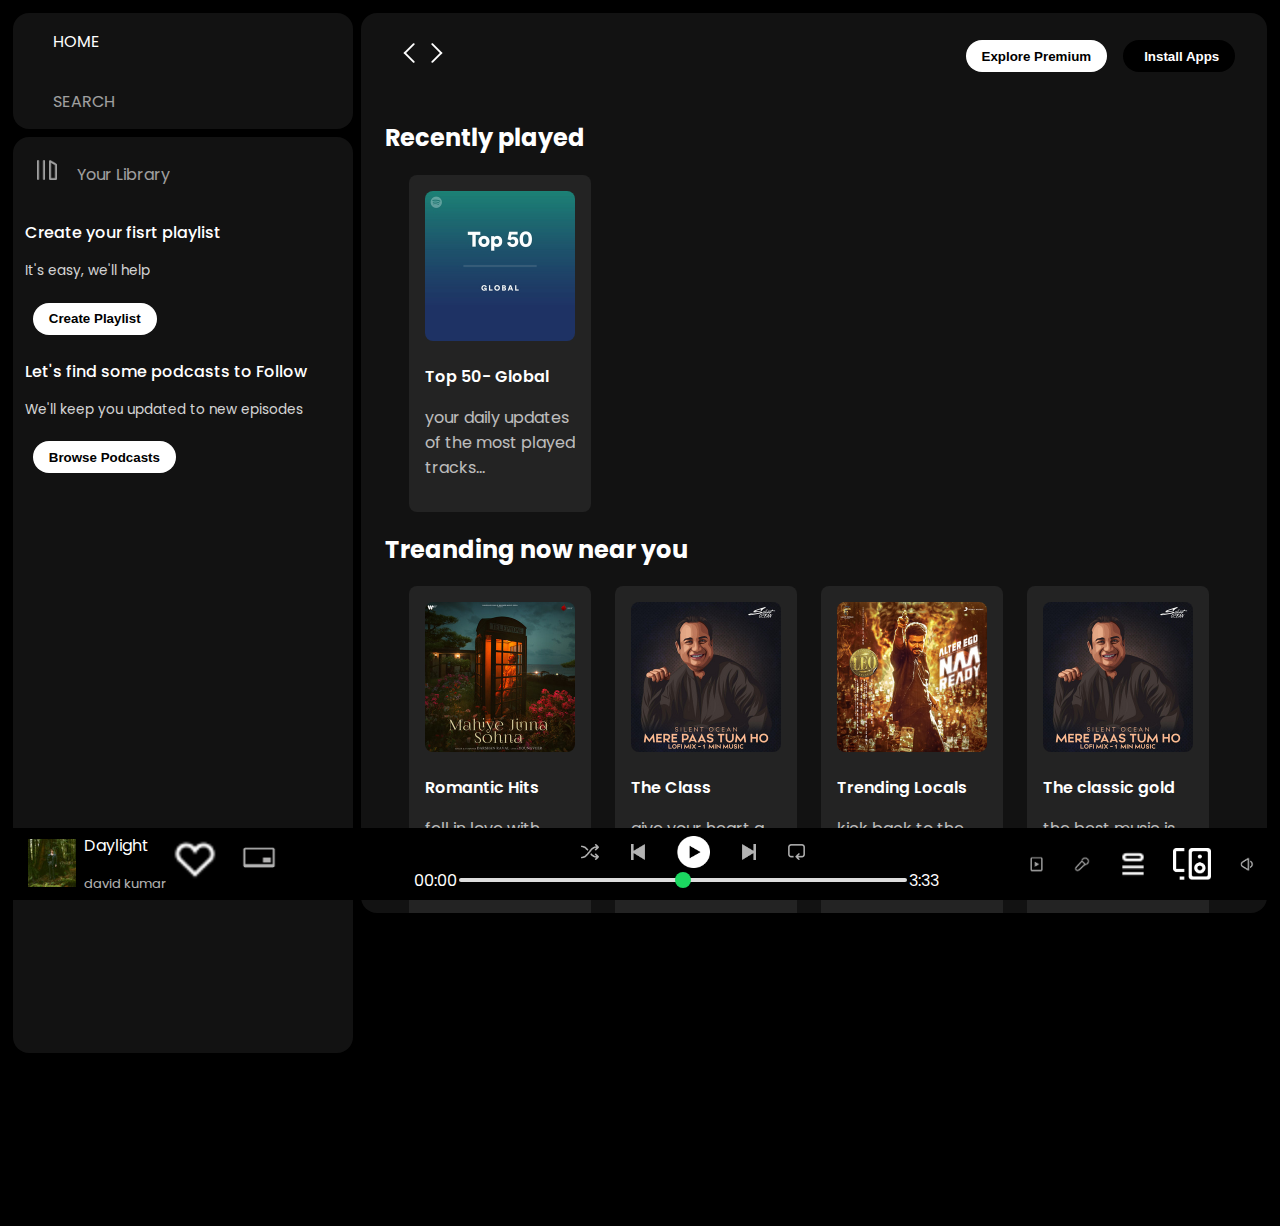
==== spotify_clone.html @ 121a8b8a "my local created files" ====
<!DOCTYPE html>
<html lang="en">

<head>
  <meta charset="UTF-8" />
  <meta name="viewport" content="width=device-width, initial-scale=1.0" />
  <title>Lotify -Web Player: Music for everyone</title>
  <link rel="stylesheet" href="https://cdnjs.cloudflare.com/ajax/libs/font-awesome/6.4.2/css/all.min.css"
    integrity="sha512-z3gLpd7yknf1YoNbCzqRKc4qyor8gaKU1qmn+CShxbuBusANI9QpRohGBreCFkKxLhei6S9CQXFEbbKuqLg0DA=="
    crossorigin="anonymous" referrerpolicy="no-referrer" />
  <link rel="icon" href="logo.png" />
  <link rel="preconnect" href="https://fonts.googleapis.com" />
  <link rel="preconnect" href="https://fonts.gstatic.com" crossorigin />
  <link
    href="https://fonts.googleapis.com/css2?family=Montserrat:ital,wght@0,300;0,400;0,500;1,600;1,700&family=Poppins&display=swap"
    rel="stylesheet" />
  <link rel="stylesheet" href="style7.css" />
</head>

<body>
  <div class="main">
    <div class="sidebar">
      <div class="nav">
        <div class="nav-option" style="opacity: 1">
          <i class="fa-solid fa-house-user"></i>
          <a href="#">HOME</a>
        </div>
        <div class="nav-option">
          <i class="fa-solid fa-magnifying-glass"></i>
          <a href="#">SEARCH</a>
        </div>
      </div>
      <div class="library">
        <div class="options">
          <div class="lib-option nav-option">
            <img src="library_icon.png" alt="library" />
            <a href="#">Your Library</a>
          </div>
          <div class="icons">
            <i class="fa-solid fa-plus"></i>
            <i class="fa-solid fa-arrow-right"></i>
          </div>
        </div>
        <div class="boxes">
          <div class="lib-boxes">
            <p class="box-p1">Create your fisrt playlist</p>
            <p class="box-p2">It's easy, we'll help</p>
            <button class="badge">Create Playlist</button>
          </div>
          <div class="lib-boxes">
            <p class="box-p1">Let's find some podcasts to Follow</p>
            <p class="box-p2">We'll keep you updated to new episodes</p>
            <button class="badge">Browse Podcasts</button>
          </div>
        </div>
      </div>
    </div>
    <div class="main_content">
      <div class="sticky-nav">
        <div class="sticky-nav-icons">
          <img src="backward_icon.png" alt="back" />
          <img src="forward_icon.png " class="hide" alt="front" />
        </div>

        <div class="sticky-nav-options">
          <button class="badge nav-items hide">Explore Premium</button>
          <button class="badge nav-items dark-badge">
            <i class="fa-regular fa-circle-down" style="margin-right: 5px"></i>Install Apps
          </button>
          <i class="fa-regular fa-user"></i>
        </div>
      </div>

      <h2>Recently played</h2>
      <div class="cards-container">
        <div class="card">
          <img src="card1img.jpeg" class="card-img" alt="Top 50" />
          <p class="card-title">Top 50- Global</p>
          <p class="card-info">
            your daily updates of the most played tracks...
          </p>
        </div>
      </div>

      <h2>Treanding now near you</h2>
      <div class="cards-container">
        <div class="card">
          <img src="card2img.jpeg" class="card-img" alt="Top 50" />
          <p class="card-title">Romantic Hits</p>
          <p class="card-info">fell in love with music.</p>
        </div>
        <div class="card">
          <img src="card3img.jpeg" class="card-img" alt="Top 50" />
          <p class="card-title">The Class</p>
          <p class="card-info">give your heart a shake of rahat fateh ali.</p>
        </div>
        <div class="card">
          <img src="card4img.jpeg" class="card-img" alt="Top 50" />
          <p class="card-title">Trending Locals</p>
          <p class="card-info"> kick back to the best music near you.
          <p>
        </div>
        <div class="card">
          <img src="card3img.jpeg" class="card-img" alt="Top 50" />
          <p class="card-title">The classic gold</p>
          <p class="card-info">the best music is waiting for you.</p>
        </div>

        <div class="card">
          <img src="card4img.jpeg" class="card-img" alt="Top 50" />
          <p class="card-title">Dhamakedar Gaane</p>
          <p class="card-info">Hey king here is the best playlist.</p>
        </div>

      </div>
      <h2>Featured Charts</h2>
      <div class="cards-container">
        <div class="card">
          <img src="card5img.jpeg" class="card-img" alt="Top 50" />
          <p class="card-title">Top songs-Global</p>
          <p class="card-info">global best songs today welcome buddy...</p>
        </div>
        <div class="card">
          <img src="card6img.jpeg" class="card-img" alt="Top 50" />
          <p class="card-title">Top songs- India</p>
          <p class="card-info"> play the best indian tracks love from uttar pradesh</p>
        </div>
        <div class="card">
          <img src="card1img.jpeg" class="card-img" alt="Top 50" />
          <p class="card-title">Top 50- Global</p>
          <p class="card-info">love from and why it is not comming lotify???</p>
        </div>
      </div>
    </div>
  </div>
  <div class="footer">
    <div class="line">

    </div>
  </div>
  <div class="music_player">
    <div class="album">
      <img src="./Homework Assets/album_picture.jpeg" alt="img">
       <div class="para"><p>Daylight</p>
        <p style="opacity: 0.7 ; font-size: small; margin-bottom: 1rem; margin-top: 1rem;">david kumar</p></div> 
      
      <div class="album-icons">
        <img src="Homework Assets/album_icon1.png"  alt="" >
        <img src="Homework Assets/album_icon2.png" alt="">
      </div>

    </div>
    <div class="player">
      <div class="player-control">
        <img src="player_icon1.png" class="player-control-icon">
        <img src="player_icon2.png" class="player-control-icon">
        <img src="player_icon3.png" class="player-control-icon" style="opacity: 1; height: 2rem;">
        <img src="player_icon4.png" class="player-control-icon">
        <img src="player_icon5.png" class="player-control-icon">
      </div>
      <div class="playback-bar">
        <span class="current-time">00:00</span>
        <input type="range" min="0" max="100" class="progress-bar" step="1">
        <span class="total-time">3:33</span>

      </div>
    </div>
    <div class="control-box">
      <img src="Homework Assets/controls_icon1.png" alt="img">
      <img src="Homework Assets/controld_icon2.png" alt="img">
      <img src="Homework Assets/controls_icon3.png" alt="img">
      <img src="Homework Assets/controls_icon4.png" alt="img">
      <img src="Homework Assets/controls_icon5.png" alt="img">
      
      
    </div>
  </div>
</div>
</body>
</html>
---- style7.css ----
body {
  font-family: "Montserrat", sans-serif;
  font-family: "Poppins", sans-serif;
  margin: 0;
  background-color: #000;
  color: #fff;
  overflow: hidden;
}
.main {
  display: flex;
  height: 100vh;
  padding: 0.8rem;
}
.sidebar {
  background-color: #000;
  width: 340px;
  border-radius: 1rem; /* 1 rem= 16 pixels*/
  margin-right: 0.5rem;
}
.main_content {
  background-color: #121212;
  flex: 1;
  border-radius: 1rem; /* 1 rem= 16 pixels*/
  overflow: auto;
  padding: 0 1.5rem 0 1.5rem;
}
.music_player {
  background-color: black;
  position: fixed;
  bottom: 0;
  width: 100%;
  height: 72px;
}

a {
  text-decoration: none;
  color: white;
}
.nav {
  background-color: #121212;
  border-radius: 1rem;
  display: flex;
  flex-direction: column;
  justify-content: center;
  height: 100px;
  padding: 0.5rem 0.75rem;
}
.nav-option {
  line-height: 2.7rem;
  opacity: 0.6;
  padding: 0.5rem 0.75rem;
}
.nav-option:hover {
  opacity: 1;
}
.nav-option i {
  font-size: 1.25rem;
}
.nav-option a {
  font-size: 1rem;
  margin: 1rem;
}
.library {
  background-color: #121212;
  border-radius: 1rem;
  height: 100%;
  margin-top: 0.5rem;
  padding: 0.5rem 0.75rem;
}
.options {
  display: flex;
  justify-content: space-between;
  align-items: center;
}
.lib-option img {
  height: 1.25rem;
  width: 1.25rem;
}
.icons {
  font-size: 1.25rem;
  display: flex;
}
.icons i {
  opacity: 0.7;
  margin: 1rem;
}
.icons i:hover {
  opacity: 1;
}
.box {
  background-color: #232323;
  height: 8rem;
  border-radius: 0.75rem;
  margin: 0.75 0 1.75 0;
  padding: 0.75rem 1rem;
}
.box-p1 {
  font-size: 1rem;
  font-weight: 500;
}
.box-p2 {
  font-size: 0.85rem;
  opacity: 0.82;
}
.badge {
  background-color: white;
  border-radius: 100px;
  border: none;
  font-weight: 700;
  padding: 0.25rem 1rem;
  height: 2rem;
  margin: 0.5rem;
  width: fit-content;
}
.dark-badge {
  color: white;
  background-color: #000;
}
.sticky-nav {
  position: sticky;
  top: 0;
  background-color: #121212;
  display: flex;
  justify-content: space-between;
  align-items: center;
  padding: 1rem 0 1rem 0;
  z-index: 10;
}
.sticky-nav-icons {
  margin: 0.75rem;
}
.sticky-nav-options {
  display: flex;
  justify-content: center;
  align-items: center;
}
nav-items {
  margin: 1rem;
}
@media (max-width: 1000px) {
  .hide {
    display: none;
  }
}
.card {
  width: 150px;
  background-color: #232323;
  border-radius: 0.5rem;
  padding: 1rem;
  margin-left: 1.5rem;
}

.cards-container {
  display: flex;
  flex-wrap: wrap;
}
.card-img {
  border-radius: 0.5rem;
  width: 100%;
}
.card-title{
    font-weight: 600;
}
.card-info{
    font-weight: .75rem;
    opacity: 0.7;
}
.footer{
  height: 300px;
  display: flex;
  flex-wrap: wrap;
  align-items: center;
  justify-content: center;
}
.line{
  width: 90% ;
  height: 50%;
  border-radius: 1px solid white;
  opacity: 0.4;
}
.music_player{
 display: flex; 
 justify-content: space-between;
 align-items: center;

}
.album{
  width: 25%;
  display: flex;
  justify-content: center;
  align-items: center;
  height: 0.75rem;
  
  margin-top: -2px;
  margin-right: 0.5rem ;
}
.player{
  
  width:50%;

}
.controls{
  width: 25%;
  

}
.player-control-icon{
  height: 1rem;
  margin-left: 2rem;
     opacity: 0.7;
}
.player-control{
     display: flex; 
    justify-content: center;
     align-items: center;
    }
    .player-control-icon:hover{
      opacity: 1;
    }
    .playback-bar{
      display: flex;
      justify-content: center;
      align-items: center;
    }
    .progress-bar{
      width: 70%;
      appearance: none;
      background-color: transparent;
      color: blue;
      cursor: pointer;
    }
    .progress-bar::-webkit-slider-runnable-track{
      background-color: #ddd;
      border-radius: 100px;
      height: 0.2rem;}
      .progress-bar::-webkit-slider-thumb{
        appearance: none;
        height: 1rem;
        width: 1rem;
        border-radius: 50%;
        background-color: #1bd760;
        margin-top: -6px; }

        
        .album-icons img{
          
          opacity: 1;
          height: 1px;
          margin-left: 0.3rem;
          width: 2px;
        }
        .album-para{
          margin: none;
        }
        
        .album img{
          height: 3rem;
          width: 3rem;
          margin-right: 0.5rem;
        }
        .control-box{

          display: flex;
          justify-content: flex-start;
          align-items: flex-start;
          margin: 0;
        }
        .control-box img{
          height: 2rem;
          margin-right: 1.5rem;
          align-items: start;
        }
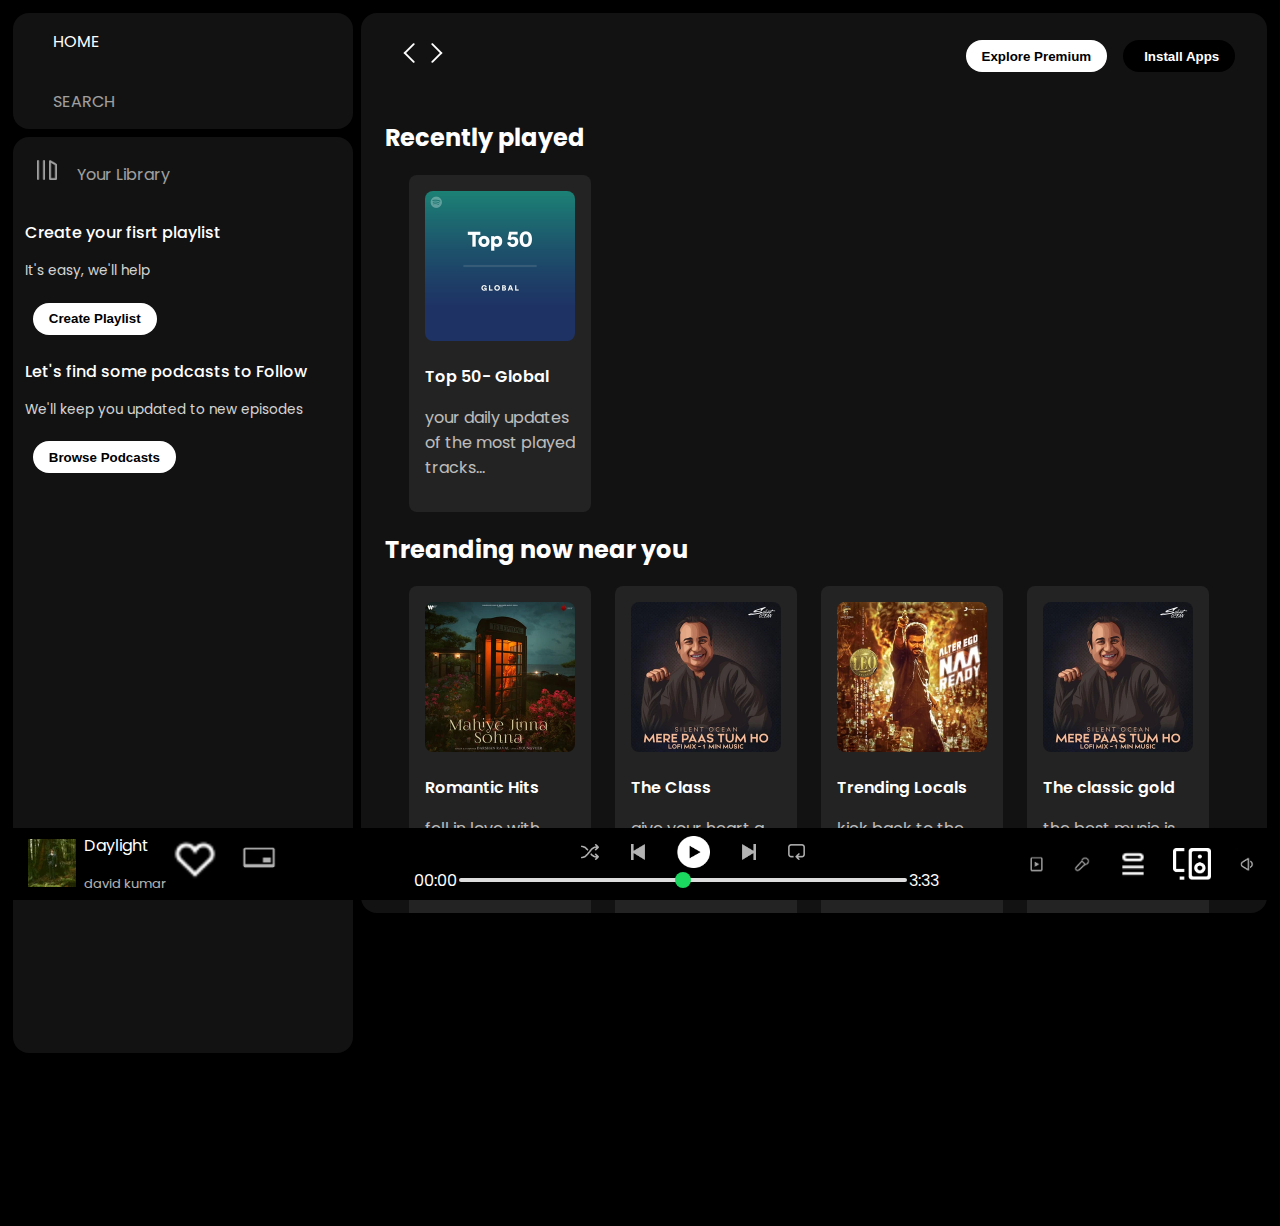
==== commit 73975bc9: "new images added" ====
--- a/spotify_clone.html
+++ b/spotify_clone.html
@@ -33,7 +33,7 @@
       <div class="library">
         <div class="options">
           <div class="lib-option nav-option">
-            <img src="library_icon.png" alt="library" />
+            <img src="library_icon.webp" alt="library" />
             <a href="#">Your Library</a>
           </div>
           <div class="icons">
@@ -58,8 +58,8 @@
     <div class="main_content">
       <div class="sticky-nav">
         <div class="sticky-nav-icons">
-          <img src="backward_icon.png" alt="back" />
-          <img src="forward_icon.png " class="hide" alt="front" />
+          <img src="backward_icon.webp" alt="back" />
+          <img src="forward_icon.webp" class="hide" alt="front" />
         </div>
 
         <div class="sticky-nav-options">
@@ -74,7 +74,7 @@
       <h2>Recently played</h2>
       <div class="cards-container">
         <div class="card">
-          <img src="card1img.jpeg" class="card-img" alt="Top 50" />
+          <img src="card1img.webp" class="card-img" alt="Top 50" />
           <p class="card-title">Top 50- Global</p>
           <p class="card-info">
             your daily updates of the most played tracks...
@@ -85,29 +85,29 @@
       <h2>Treanding now near you</h2>
       <div class="cards-container">
         <div class="card">
-          <img src="card2img.jpeg" class="card-img" alt="Top 50" />
+          <img src="card2img.webp" class="card-img" alt="Top 50" />
           <p class="card-title">Romantic Hits</p>
           <p class="card-info">fell in love with music.</p>
         </div>
         <div class="card">
-          <img src="card3img.jpeg" class="card-img" alt="Top 50" />
+          <img src="card3img.webp" class="card-img" alt="Top 50" />
           <p class="card-title">The Class</p>
           <p class="card-info">give your heart a shake of rahat fateh ali.</p>
         </div>
         <div class="card">
-          <img src="card4img.jpeg" class="card-img" alt="Top 50" />
+          <img src="card4img.webp" class="card-img" alt="Top 50" />
           <p class="card-title">Trending Locals</p>
           <p class="card-info"> kick back to the best music near you.
           <p>
         </div>
         <div class="card">
-          <img src="card3img.jpeg" class="card-img" alt="Top 50" />
+          <img src="card3img.webp" class="card-img" alt="Top 50" />
           <p class="card-title">The classic gold</p>
           <p class="card-info">the best music is waiting for you.</p>
         </div>
 
         <div class="card">
-          <img src="card4img.jpeg" class="card-img" alt="Top 50" />
+          <img src="card4img.webp" class="card-img" alt="Top 50" />
           <p class="card-title">Dhamakedar Gaane</p>
           <p class="card-info">Hey king here is the best playlist.</p>
         </div>
@@ -116,17 +116,17 @@
       <h2>Featured Charts</h2>
       <div class="cards-container">
         <div class="card">
-          <img src="card5img.jpeg" class="card-img" alt="Top 50" />
+          <img src="card5img.webp" class="card-img" alt="Top 50" />
           <p class="card-title">Top songs-Global</p>
           <p class="card-info">global best songs today welcome buddy...</p>
         </div>
         <div class="card">
-          <img src="card6img.jpeg" class="card-img" alt="Top 50" />
+          <img src="card6img.webp" class="card-img" alt="Top 50" />
           <p class="card-title">Top songs- India</p>
           <p class="card-info"> play the best indian tracks love from uttar pradesh</p>
         </div>
         <div class="card">
-          <img src="card1img.jpeg" class="card-img" alt="Top 50" />
+          <img src="card1img.webp" class="card-img" alt="Top 50" />
           <p class="card-title">Top 50- Global</p>
           <p class="card-info">love from and why it is not comming lotify???</p>
         </div>
@@ -140,23 +140,23 @@
   </div>
   <div class="music_player">
     <div class="album">
-      <img src="./Homework Assets/album_picture.jpeg" alt="img">
+      <img src="./Homework Assets/album_picture.webp" alt="img">
        <div class="para"><p>Daylight</p>
         <p style="opacity: 0.7 ; font-size: small; margin-bottom: 1rem; margin-top: 1rem;">david kumar</p></div> 
       
       <div class="album-icons">
-        <img src="Homework Assets/album_icon1.png"  alt="" >
-        <img src="Homework Assets/album_icon2.png" alt="">
+        <img src="Homework Assets/album_icon1.webp"  alt="" >
+        <img src="Homework Assets/album_icon2.webp" alt="">
       </div>
 
     </div>
     <div class="player">
       <div class="player-control">
-        <img src="player_icon1.png" class="player-control-icon">
-        <img src="player_icon2.png" class="player-control-icon">
-        <img src="player_icon3.png" class="player-control-icon" style="opacity: 1; height: 2rem;">
-        <img src="player_icon4.png" class="player-control-icon">
-        <img src="player_icon5.png" class="player-control-icon">
+        <img src="player_icon1.webp" class="player-control-icon">
+        <img src="player_icon2.webp" class="player-control-icon">
+        <img src="player_icon3.webp" class="player-control-icon" style="opacity: 1; height: 2rem;">
+        <img src="player_icon4.webp" class="player-control-icon">
+        <img src="player_icon5.webp" class="player-control-icon">
       </div>
       <div class="playback-bar">
         <span class="current-time">00:00</span>
@@ -166,11 +166,11 @@
       </div>
     </div>
     <div class="control-box">
-      <img src="Homework Assets/controls_icon1.png" alt="img">
-      <img src="Homework Assets/controld_icon2.png" alt="img">
-      <img src="Homework Assets/controls_icon3.png" alt="img">
-      <img src="Homework Assets/controls_icon4.png" alt="img">
-      <img src="Homework Assets/controls_icon5.png" alt="img">
+      <img src="Homework Assets/controls_icon1.webp" alt="img">
+      <img src="Homework Assets/controld_icon2.webp" alt="img">
+      <img src="Homework Assets/controls_icon3.webp" alt="img">
+      <img src="Homework Assets/controls_icon4.webp" alt="img">
+      <img src="Homework Assets/controls_icon5.webp" alt="img">
       
       
     </div>
